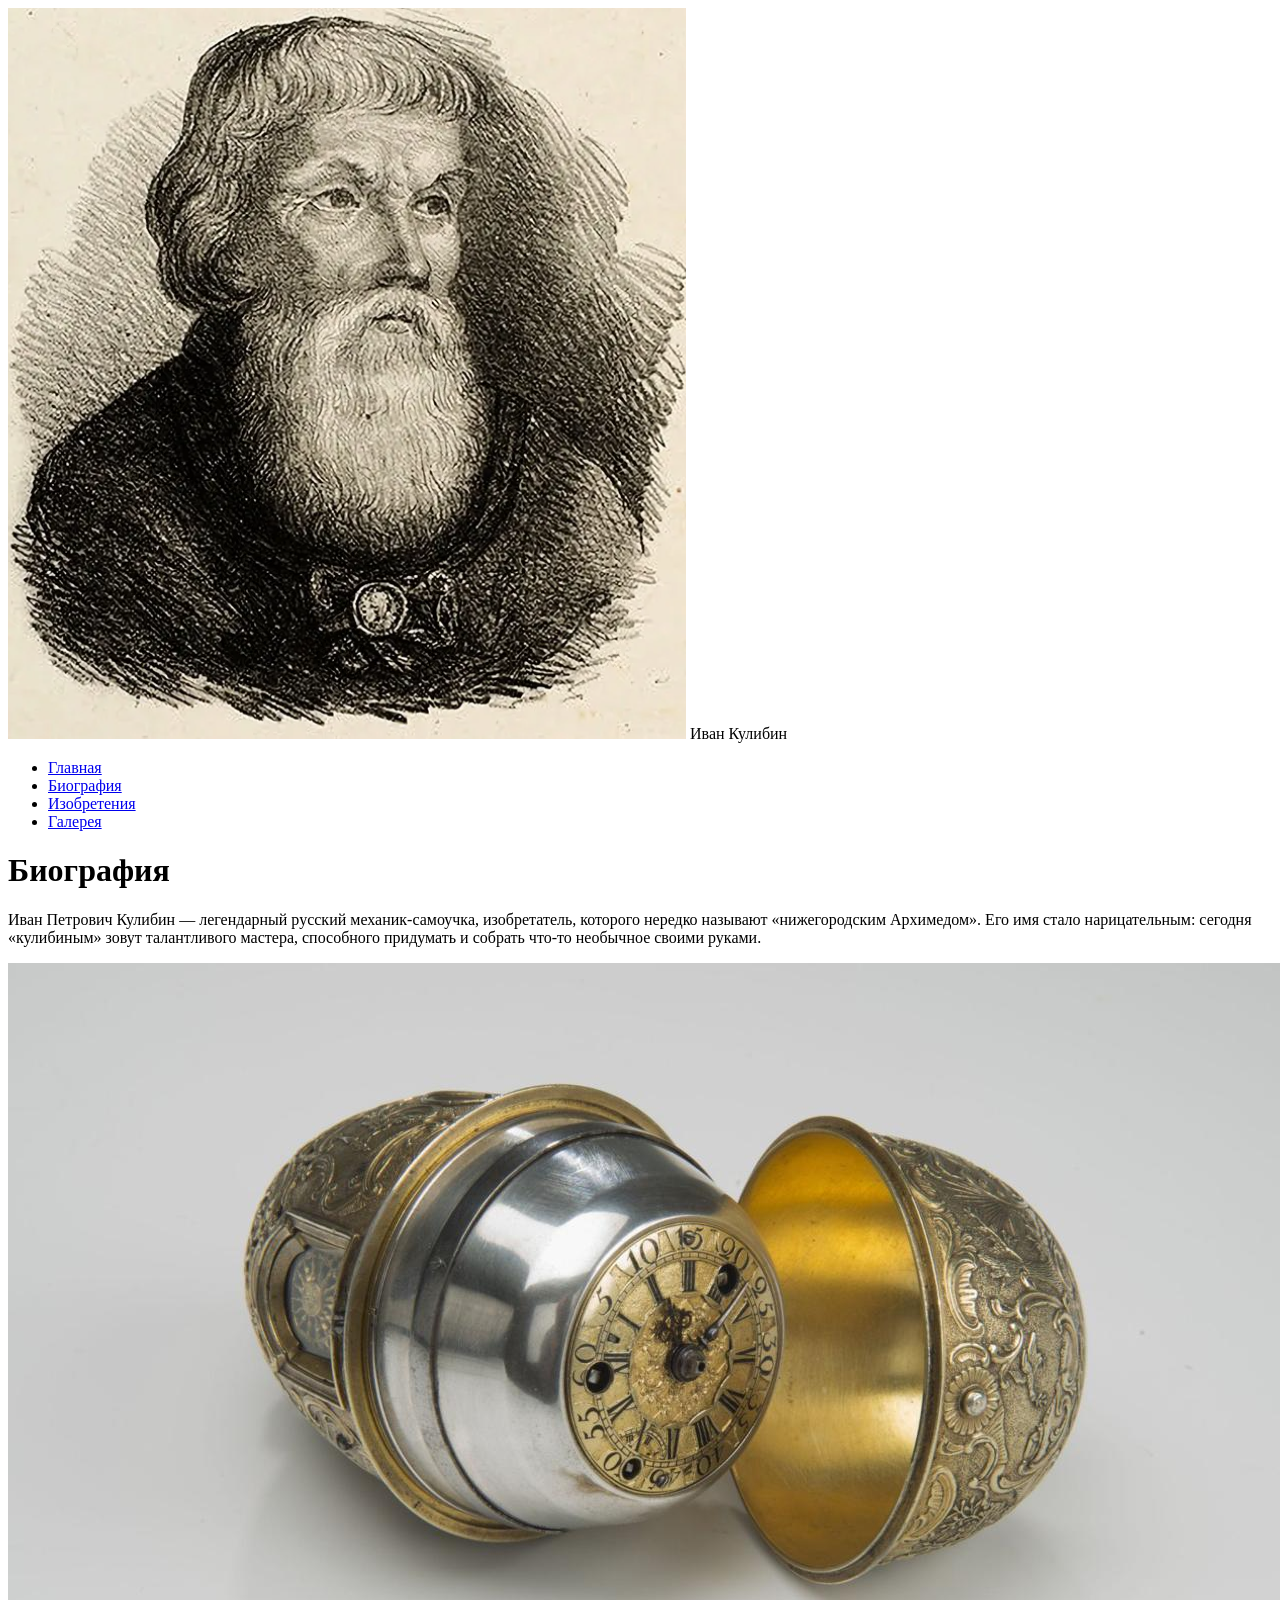
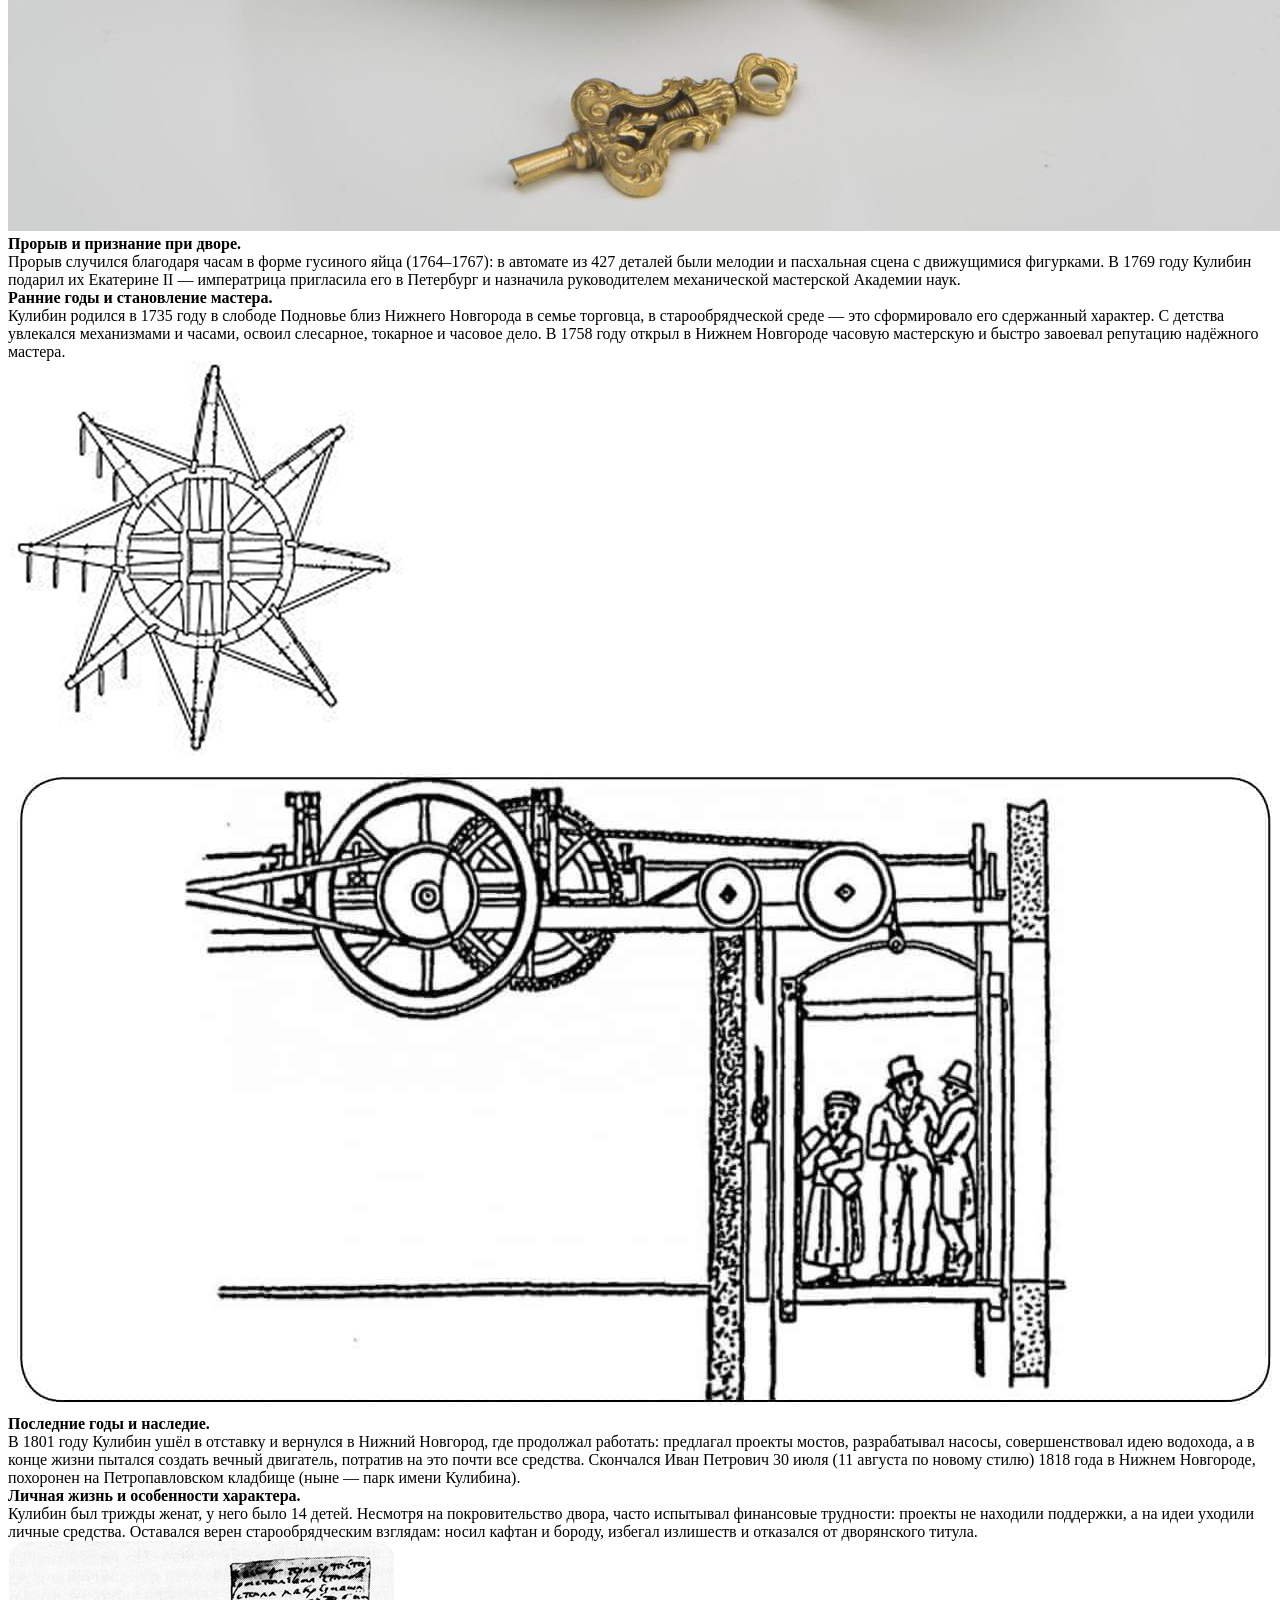
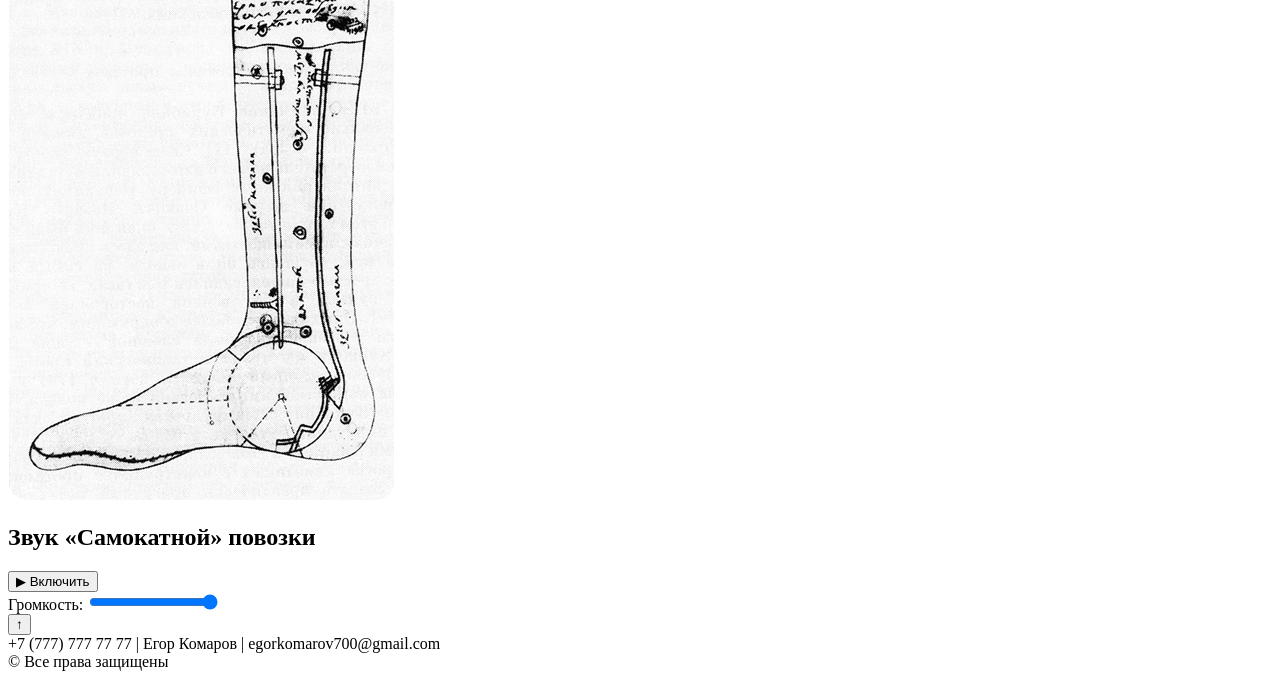
==== biography.html @ d965ed0e "Add files via upload" ====
<!DOCTYPE html>
<html lang="ru">
<head>
    <meta charset="UTF-8">
    <meta name="viewport" content="width=device-width, initial-scale=1.0">
    <title>Биография</title>
    <link rel="stylesheet" href="styles.css">
    <link rel="icon" href="img/iiKulibin.png">
</head>
<body>
    <header>
        <div class="rectangleup">
            <img src="img/kulibinlogo.png" class="logo" alt="Логотип Кулибина">
            <span class="site-title">Иван Кулибин</span>
            <nav>
                <ul>
                    <li class="btn"><a href="index.html">Главная</a></li>
                    <li class="btn active"><a href="biography.html">Биография</a></li>
                    <li class="btn"><a href="izobretenia.html">Изобретения</a></li>
                    <li class="btn"><a href="gallery.html">Галерея</a></li>
                </ul>
            </nav>
        </div>
    </header>

    <h1 class="zagolovok">Биография</h1>

    <div id="bio">
        <p id="bio1">
            Иван Петрович Кулибин — легендарный русский механик-самоучка, изобретатель, которого нередко называют «нижегородским Архимедом». Его имя стало нарицательным: сегодня «кулибиным» зовут талантливого мастера, способного придумать и собрать что-то необычное своими руками.
        </p>

        <div class="blockbio">
            <img src="img/clock.jpeg" class="biophotos" alt="Часы Кулибина">
            <div class="biotxt">
                <strong>Прорыв и признание при дворе.</strong><br>
                Прорыв случился благодаря часам в форме гусиного яйца (1764–1767): в автомате из 427 деталей были мелодии и пасхальная сцена с движущимися фигурками. В 1769 году Кулибин подарил их Екатерине II — императрица пригласила его в Петербург и назначила руководителем механической мастерской Академии наук.
            </div>
        </div>

        <div class="blockbio">
            <div class="biotxt">
                <strong>Ранние годы и становление мастера.</strong><br>
                Кулибин родился в 1735 году в слободе Подновье близ Нижнего Новгорода в семье торговца, в старообрядческой среде — это сформировало его сдержанный характер. С детства увлекался механизмами и часами, освоил слесарное, токарное и часовое дело. В 1758 году открыл в Нижнем Новгороде часовую мастерскую и быстро завоевал репутацию надёжного мастера.
            </div>
            <img src="img/melnitsa.png" class="biophotos" alt="Мельница">
        </div>

        <div class="blockbio">
            <img src="img/lift.jpg" class="biophotos" alt="Лифт Кулибина">
            <div class="biotxt">
                <strong>Последние годы и наследие.</strong><br>
                В 1801 году Кулибин ушёл в отставку и вернулся в Нижний Новгород, где продолжал работать: предлагал проекты мостов, разрабатывал насосы, совершенствовал идею водохода, а в конце жизни пытался создать вечный двигатель, потратив на это почти все средства. Скончался Иван Петрович 30 июля (11 августа по новому стилю) 1818 года в Нижнем Новгороде, похоронен на Петропавловском кладбище (ныне — парк имени Кулибина).
            </div>
        </div>

        <div class="blockbio">
            <div class="biotxt">
                <strong>Личная жизнь и особенности характера.</strong><br>
                Кулибин был трижды женат, у него было 14 детей. Несмотря на покровительство двора, часто испытывал финансовые трудности: проекты не находили поддержки, а на идеи уходили личные средства. Оставался верен старообрядческим взглядам: носил кафтан и бороду, избегал излишеств и отказался от дворянского титула.
            </div>
            <img src="img/noga.png" class="biophotos" alt="Протез ноги">
        </div>
    </div>

    <div id="audiozone">
        <h2 id="zagolovok_audio">Звук «Самокатной» повозки</h2>
        <audio id="audio" preload="auto">
            <source src="zvukpovozki.mp3" type="audio/mpeg">
        </audio>
        <div class="custom-controls">
            <button id="play-btn" class="audio-btn"><span class="icon">▶</span> Включить</button>
            <button id="pause-btn" class="audio-btn" style="display: none;"><span class="icon">⏸</span> Пауза</button>
        </div>
        <div class="volume-control">
            <label for="volume-slider">Громкость:</label>
            <input type="range" id="volume-slider" min="0" max="1" step="0.01" value="1">
        </div>
        <div class="progress-container" id="progress-container">
            <div class="progress-bar" id="progress-bar"></div>
        </div>
    </div>

    <button id="backToTop" title="Наверх">↑</button>
    <footer>
        <div class="footer rectangledown">+7 (777) 777 77 77 | Егор Комаров | egorkomarov700@gmail.com<br>© Все права защищены</div>
    </footer>
    <script src="script.js"></script>
</body>
</html>
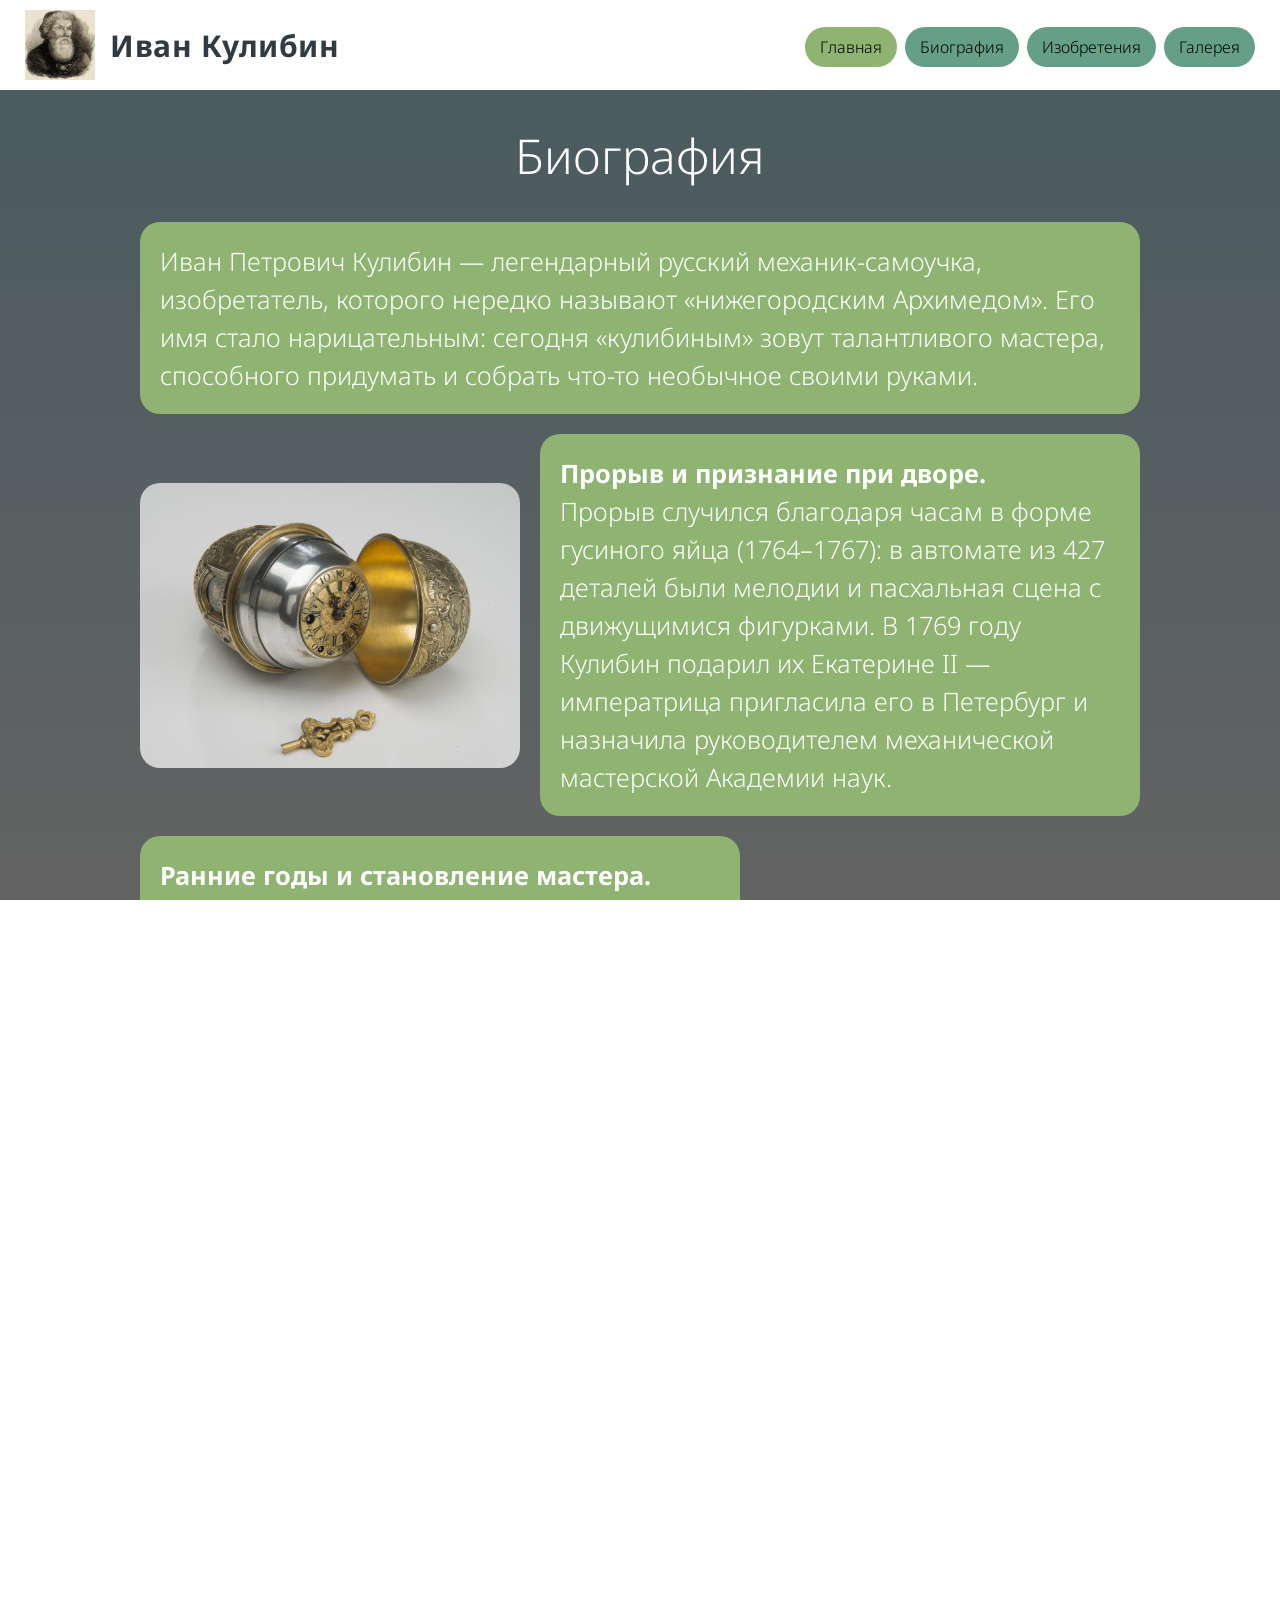
==== commit db6daf7b: "Add files via upload" ====
--- a/biography.html
+++ b/biography.html
@@ -10,12 +10,25 @@
 <body>
     <header>
         <div class="rectangleup">
-            <img src="img/kulibinlogo.png" class="logo" alt="Логотип Кулибина">
-            <span class="site-title">Иван Кулибин</span>
-            <nav>
+            <!-- Группируем лого и название -->
+            <div class="header-brand">
+                <img src="img/kulibinlogo.png" class="logo" alt="Логотип Кулибина">
+                <span class="site-title">Иван Кулибин</span>
+            </div>
+
+            <!-- Кнопка бургер-меню -->
+            <button class="burger-menu" id="burger-menu" aria-label="Открыть меню">
+                <span></span>
+                <span></span>
+                <span></span>
+            </button>
+
+            <!-- Меню навигации -->
+            <nav id="nav-menu">
                 <ul>
-                    <li class="btn"><a href="index.html">Главная</a></li>
-                    <li class="btn active"><a href="biography.html">Биография</a></li>
+                    <!-- Не забудьте проставить class="active" на нужной странице! -->
+                    <li class="btn active"><a href="index.html">Главная</a></li>
+                    <li class="btn"><a href="biography.html">Биография</a></li>
                     <li class="btn"><a href="izobretenia.html">Изобретения</a></li>
                     <li class="btn"><a href="gallery.html">Галерея</a></li>
                 </ul>
--- a/styles.css
+++ b/styles.css
@@ -0,0 +1,749 @@
+@import url('https://fonts.googleapis.com/css2?family=Noto+Sans:ital,wght@0,100..900;1,100..900&display=swap');
+
+/* =========================================
+   ОБЩЕЕ
+   ========================================= */
+*,
+*::before,
+*::after {
+    box-sizing: border-box;
+}
+
+html, body {
+    height: 100%;
+    max-width: 100vw;
+    overflow-x: hidden;
+    scroll-behavior: smooth;
+}
+
+body {
+    background: linear-gradient(180deg, #485a60, #636363) no-repeat;
+    background-attachment: fixed;
+    font-family: "Noto Sans", sans-serif;
+    font-weight: 300;
+    font-size: clamp(16px, 1.2vw + 10px, 26px);
+    line-height: 1.5;
+    color: #FFFFFF;
+    margin: 0;
+    padding: 0;
+}
+
+img {
+    display: block;
+    max-width: 100%;
+    height: auto;
+}
+
+a {
+    text-decoration: none;
+    font-size: 18px;
+    color: #000000;
+}
+
+h1, h2, h3 {
+    font-weight: 300;
+}
+
+/* =========================================
+   ШАПКА (Десктоп)
+   ========================================= */
+.rectangleup {
+    display: flex;
+    align-items: center;
+    flex-wrap: nowrap;
+    gap: 15px;
+    padding: 10px 25px;
+    min-height: 80px;
+    width: 100%;
+    background-color: #FFFFFF;
+    position: relative; /* Важно для выпадающего меню */
+}
+
+.header-brand {
+    display: flex;
+    align-items: center;
+    gap: 15px;
+}
+
+.logo {
+    width: 70px;
+    height: 70px;
+    flex-shrink: 0;
+}
+
+.site-title {
+    font-size: clamp(20px, 2.5vw, 30px);
+    font-weight: 700;
+    color: #2f3b40;
+    letter-spacing: 0.5px;
+    flex-shrink: 0;
+}
+
+/* Скрываем бургер на компьютере */
+.burger-menu {
+    display: none; 
+}
+
+header nav {
+    margin-left: auto;
+}
+
+header nav ul {
+    list-style: none;
+    display: flex;
+    flex-wrap: wrap;
+    gap: 8px;
+    margin: 0;
+    padding: 0;
+}
+
+header nav ul li.btn a {
+    display: inline-block;
+    background: #659F88;
+    padding: 8px 15px;
+    border-radius: 20px;
+    font-size: 16px;
+    color: #000000;
+    transition: background 300ms ease;
+}
+
+header nav ul li.btn:not(.active) a:hover {
+    background: #8FB472;
+}
+
+header nav ul li.active a {
+    background: #8FB472;
+}
+
+/* =========================================
+   ЗАГОЛОВКИ
+   ========================================= */
+.zagolovok {
+    font-size: clamp(28px, 4vw, 48px);
+    text-align: center;
+    margin: 30px auto 10px;
+    padding: 0 15px;
+}
+
+/* =========================================
+   КНОПКА «НАВЕРХ»
+   ========================================= */
+#backToTop {
+    position: fixed;
+    bottom: 25px;
+    right: 25px;
+    z-index: 99;
+    width: 52px;
+    height: 52px;
+    padding: 0;
+    display: flex;
+    align-items: center;
+    justify-content: center;
+    font-size: 24px;
+    font-weight: bold;
+    border: none;
+    outline: none;
+    background-color: #8FB472;
+    color: #333;
+    cursor: pointer;
+    border-radius: 50%;
+    box-shadow: 0 4px 8px rgba(0,0,0,0.3);
+    opacity: 0;
+    visibility: hidden;
+    transition: opacity 0.3s, visibility 0.3s, background-color 0.2s;
+}
+
+#backToTop.show {
+    opacity: 1;
+    visibility: visible;
+}
+
+#backToTop:hover {
+    background-color: #7a9e5e;
+}
+
+/* =========================================
+   ФУТЕР
+   ========================================= */
+.rectangledown {
+    min-height: 80px;
+    width: 100%;
+    background-color: #FFFFFF;
+    padding: 15px 20px;
+}
+
+.footer {
+    font-size: 16px;
+    color: #000000;
+    display: flex;
+    justify-content: center;
+    align-items: center;
+    text-align: center;
+    width: 100%;
+}
+
+/* =========================================
+   ГЛАВНАЯ СТРАНИЦА
+   ========================================= */
+#mechanik {
+    font-size: clamp(20px, 2.6vw, 32px);
+    text-align: center;
+    margin: 10px auto 20px;
+    padding: 0 15px;
+}
+
+#fbandsh {
+    display: flex;
+    justify-content: center;
+    align-items: center;
+    gap: 25px;
+    max-width: 1000px;
+    width: 90%;
+    margin: 30px auto;
+    flex-wrap: wrap;
+}
+
+#fastbio {
+    background-color: #8FB472;
+    border-radius: 20px;
+    padding: 20px;
+    margin: 0;
+    width: 100%;
+    max-width: 750px;
+    display: block;
+    height: auto !important;
+    min-height: 0 !important;
+}
+
+#photoosn {
+    width: 100%;
+    max-width: 380px;
+    aspect-ratio: 4 / 3;
+    object-fit: cover;
+    object-position: top;
+    border-radius: 20px;
+    flex-shrink: 0;
+}
+
+#shtrzagolovok {
+    font-size: clamp(24px, 3vw, 38px);
+    text-align: center;
+    margin: 30px auto 10px;
+    padding: 0 15px;
+}
+
+#shtrihi {
+    display: flex;
+    justify-content: center;
+    width: 90%;
+    max-width: 920px;
+    margin: 20px auto 50px;
+}
+
+#shtrtxt {
+    background-color: #8FB472;
+    border-radius: 20px;
+    padding: 20px;
+    margin: 0;
+    height: auto !important;
+}
+
+/* Форма */
+#formacont {
+    display: flex;
+    justify-content: center;
+    width: 90%;
+    max-width: 600px;
+    margin: 30px auto 50px;
+    padding: 25px;
+    background-color: #8FB472;
+    border-radius: 30px;
+    height: auto !important;
+}
+
+#forma {
+    color: #000000;
+    width: 100%;
+    max-width: 440px;
+}
+
+#zglvkinforma {
+    display: block;
+    color: #000000;
+    font-size: clamp(24px, 3vw, 36px);
+    text-align: center;
+    margin-bottom: 15px;
+}
+
+.txtinforma {
+    display: block;
+    color: #000000;
+    font-size: 18px;
+    margin-bottom: 8px;
+    margin-top: 15px;
+}
+
+input[type="text"], select, option {
+    background-color: #d9d9d9;
+    color: #000000;
+    padding: 8px 12px;
+    border-radius: 12px;
+    border: none;
+    width: 100%;
+    font-size: 16px;
+}
+
+input[type="text"], select {
+    height: 42px;
+}
+
+input[type="radio"] {
+    accent-color: #485a60;
+    margin-right: 4px;
+    vertical-align: middle;
+}
+
+#forma label {
+    color: #000000;
+    margin-right: 12px;
+    vertical-align: middle;
+}
+
+input[type="submit"] {
+    display: block;
+    width: 100%;
+    max-width: 300px;
+    height: 50px;
+    margin: 20px auto 0;
+    background-color: #d9d9d9;
+    color: #000000;
+    border: none;
+    border-radius: 12px;
+    font-size: 18px;
+    cursor: pointer;
+    transition: background 300ms ease;
+}
+
+input[type="submit"]:hover {
+    background-color: #b1b1b1;
+}
+
+/* =========================================
+   БИОГРАФИЯ
+   ========================================= */
+#bio {
+    display: flex;
+    flex-direction: column;
+    gap: 20px;
+    max-width: 1000px;
+    width: 90%;
+    margin: 30px auto;
+    height: auto !important;
+}
+
+#bio1 {
+    background-color: #8FB472;
+    border-radius: 20px;
+    padding: 20px;
+    margin: 0;
+    height: auto !important;
+}
+
+.blockbio {
+    display: flex;
+    gap: 20px;
+    align-items: center;
+}
+
+.biophotos {
+    width: 40%;
+    max-width: 380px;
+    aspect-ratio: 4 / 3;
+    object-fit: cover;
+    border-radius: 20px;
+    flex-shrink: 0;
+}
+
+.biotxt {
+    background-color: #8FB472;
+    border-radius: 20px;
+    padding: 20px;
+    flex: 1;
+    min-width: 0;
+    height: auto !important;
+}
+
+/* Аудио */
+#audiozone {
+    display: flex;
+    flex-direction: column;
+    align-items: center;
+    gap: 20px;
+    max-width: 900px;
+    width: 90%;
+    margin: 40px auto;
+    padding: 20px;
+    background-color: #8FB472;
+    border-radius: 15px;
+    height: auto !important;
+}
+
+#zagolovok_audio {
+    color: #000000;
+    font-size: clamp(20px, 2.5vw, 30px);
+    text-align: center;
+    margin: 0;
+    font-family: 'Times New Roman', Times, serif;
+}
+
+#audio { display: none; }
+
+.custom-controls {
+    display: flex;
+    flex-wrap: wrap;
+    gap: 15px;
+    justify-content: center;
+}
+
+.audio-btn {
+    background-color: #A6A6A6;
+    color: #333;
+    border: none;
+    padding: 8px 16px;
+    border-radius: 5px;
+    font-size: 16px;
+    cursor: pointer;
+    display: inline-flex;
+    align-items: center;
+    gap: 8px;
+    font-family: inherit;
+    transition: background-color 0.2s;
+}
+
+.audio-btn:hover { background-color: #8c8c8c; }
+.icon { font-size: 12px; color: inherit; }
+
+.volume-control {
+    display: flex;
+    align-items: center;
+    gap: 10px;
+    color: #333;
+    font-size: 16px;
+    font-family: 'Times New Roman', Times, serif;
+}
+
+#volume-slider {
+    -webkit-appearance: none;
+    appearance: none;
+    width: 150px;
+    height: 6px;
+    background: #ffffff;
+    border-radius: 3px;
+    outline: none;
+    cursor: pointer;
+}
+
+#volume-slider::-webkit-slider-thumb {
+    -webkit-appearance: none;
+    width: 14px;
+    height: 14px;
+    background: #555;
+    border-radius: 50%;
+}
+
+.progress-container {
+    width: 90%;
+    height: 10px;
+    background-color: #ffffff;
+    border-radius: 5px;
+    cursor: pointer;
+    overflow: hidden;
+}
+
+.progress-bar {
+    width: 0%;
+    height: 100%;
+    background-color: #555;
+    transition: width 0.1s linear;
+}
+
+/* =========================================
+   ИЗОБРЕТЕНИЯ
+   ========================================= */
+.tbl {
+    display: flex;
+    justify-content: center;
+    padding: 0 10px;
+    margin: 20px auto;
+    width: 100%;
+}
+
+.tbl-inner {
+    width: 100%;
+    max-width: 900px;
+    background-color: #8FB472;
+    border-radius: 15px;
+    overflow: hidden;
+}
+
+#tablica {
+    border-collapse: collapse;
+    width: 100%;
+}
+
+#tablica caption {
+    padding: 15px;
+    font-size: clamp(20px, 2.5vw, 28px);
+    font-weight: 500;
+}
+
+#tablica td {
+    padding: 15px;
+    border: none;
+    vertical-align: middle;
+}
+
+.tbl-cell {
+    display: flex;
+    gap: 20px;
+    align-items: center;
+    width: 100%;
+}
+
+.photoizobreteniy {
+    width: 250px;
+    aspect-ratio: 4 / 3;
+    object-fit: cover;
+    border-radius: 10px;
+    flex-shrink: 0;
+}
+
+.txtintbl {
+    text-align: left;
+    font-size: clamp(15px, 1.2vw + 10px, 18px);
+    line-height: 1.5;
+    word-break: break-word;
+}
+
+#factszagolovok {
+    font-size: clamp(24px, 3vw, 38px);
+    text-align: center;
+    margin: 30px auto 10px;
+    padding: 0 15px;
+}
+
+#facts {
+    display: flex;
+    justify-content: center;
+    width: 90%;
+    max-width: 920px;
+    margin: 20px auto 50px;
+}
+
+#factstxt {
+    background-color: #8FB472;
+    border-radius: 20px;
+    padding: 20px;
+    margin: 0;
+    height: auto !important;
+}
+
+/* =========================================
+   ГАЛЕРЕЯ
+   ========================================= */
+.regtangle_for_blenderphotos,
+#regtangle_for_blenderphotos_1,
+#regtangle_for_blendervideo {
+    display: flex;
+    justify-content: center;
+    align-items: center;
+    width: 800px;
+    max-width: 90%;
+    height: 600px;
+    background-color: #8FB472;
+    border-radius: 15px;
+    font-size: large;
+    margin: 30px auto;
+}
+
+@media (min-width: 769px) {
+    .regtangle_for_blenderphotos {
+        margin-left: 10%;
+        margin-right: auto;
+    }
+    #regtangle_for_blenderphotos_1 {
+        margin-left: 48%;
+        margin-right: auto;
+    }
+    #regtangle_for_blendervideo {
+        margin: 6% auto;
+    }
+}
+
+#video {
+    width: 100%;
+    height: auto;
+    max-width: 800px;
+    box-shadow: 0 4px 10px rgba(40, 117, 37, 0.3);
+    border-radius: 15px;
+}
+
+/* =========================================
+   МОБИЛЬНАЯ АДАПТАЦИЯ
+   ========================================= */
+@media (max-width: 900px) {
+    .blockbio {
+        flex-direction: column;
+    }
+    .biophotos {
+        width: 100%;
+        max-width: 100%;
+    }
+}
+
+@media (max-width: 768px) {
+    /* --- НАСТРОЙКА ШАПКИ И БУРГЕР-МЕНЮ --- */
+    .rectangleup {
+        flex-direction: row;
+        justify-content: space-between;
+        flex-wrap: nowrap;
+        padding: 10px 20px;
+    }
+
+    .header-brand {
+        gap: 10px;
+    }
+
+    .logo {
+        width: 50px;
+        height: 50px;
+    }
+    
+    .site-title {
+        font-size: 18px;
+    }
+
+    /* Показываем бургер */
+    .burger-menu {
+        display: flex;
+        flex-direction: column;
+        justify-content: space-between;
+        width: 30px;
+        height: 21px;
+        background: transparent;
+        border: none;
+        cursor: pointer;
+        z-index: 100;
+    }
+
+    .burger-menu span {
+        width: 100%;
+        height: 3px;
+        background-color: #2f3b40;
+        border-radius: 3px;
+        transition: all 0.3s ease;
+    }
+
+    /* Анимация крестика */
+    .burger-menu.active span:nth-child(1) {
+        transform: translateY(9px) rotate(45deg);
+    }
+    .burger-menu.active span:nth-child(2) {
+        opacity: 0;
+    }
+    .burger-menu.active span:nth-child(3) {
+        transform: translateY(-9px) rotate(-45deg);
+    }
+
+    /* Выпадающее меню */
+    header nav {
+        position: absolute;
+        top: 100%;
+        left: 0;
+        width: 100%;
+        background-color: #FFFFFF;
+        box-shadow: 0 4px 10px rgba(0,0,0,0.1);
+        margin-left: 0;
+        display: none; /* Скрыто по умолчанию */
+        z-index: 99;
+    }
+
+    header nav.active {
+        display: block; /* Показываем при клике */
+    }
+
+    header nav ul {
+        flex-direction: column;
+        align-items: center;
+        padding: 15px 0;
+        gap: 12px;
+    }
+
+    header nav ul li.btn a {
+        display: block;
+        width: 200px;
+        text-align: center;
+        border-radius: 10px;
+        padding: 10px;
+        font-size: 16px;
+    }
+
+    /* Остальные элементы */
+    #fbandsh {
+        flex-direction: column;
+        align-items: stretch;
+        gap: 15px;
+    }
+    #fastbio {
+        flex: none !important;
+        height: auto !important;
+        min-height: 0 !important;
+    }
+    #photoosn {
+        max-width: 100%;
+    }
+
+    .tbl-cell {
+        flex-direction: column;
+        align-items: center;
+        text-align: center;
+    }
+    .photoizobreteniy {
+        width: 100%;
+        max-width: 350px;
+    }
+    .txtintbl {
+        text-align: center;
+    }
+
+    .regtangle_for_blenderphotos,
+    #regtangle_for_blenderphotos_1,
+    #regtangle_for_blendervideo {
+        width: 90% !important;
+        height: auto !important;
+        aspect-ratio: 4 / 3;
+        margin: 20px auto !important;
+    }
+
+    #bio1, .biotxt, #audiozone, #factstxt {
+        padding: 15px;
+    }
+    #tablica td {
+        padding: 10px;
+    }
+}
+
+@media (max-width: 480px) {
+    #backToTop {
+        width: 45px;
+        height: 45px;
+        font-size: 20px;
+        bottom: 15px;
+        right: 15px;
+    }
+    .custom-controls {
+        flex-direction: column;
+        width: 100%;
+        align-items: center;
+    }
+}
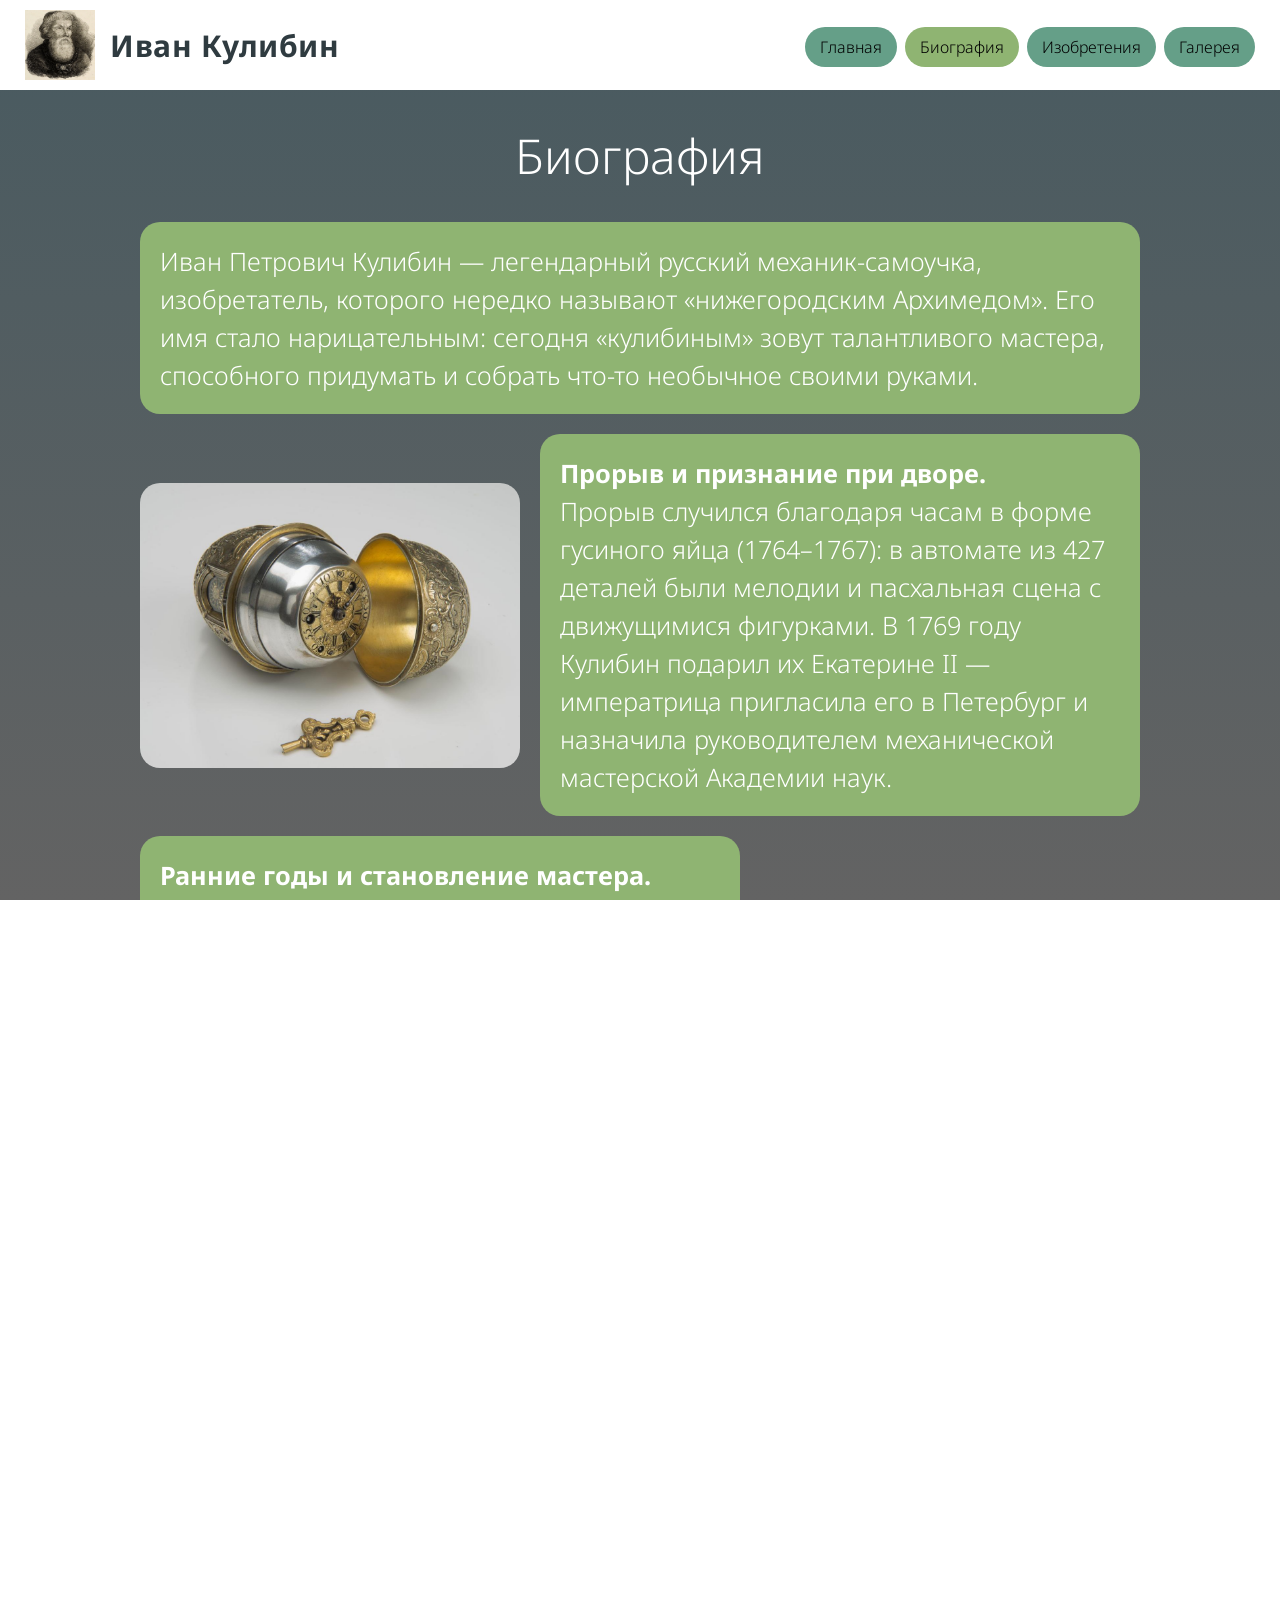
==== commit cc54e85b: "Add files via upload" ====
--- a/biography.html
+++ b/biography.html
@@ -27,8 +27,8 @@
             <nav id="nav-menu">
                 <ul>
                     <!-- Не забудьте проставить class="active" на нужной странице! -->
-                    <li class="btn active"><a href="index.html">Главная</a></li>
-                    <li class="btn"><a href="biography.html">Биография</a></li>
+                    <li class="btn"><a href="index.html">Главная</a></li>
+                    <li class="btn active"><a href="biography.html">Биография</a></li>
                     <li class="btn"><a href="izobretenia.html">Изобретения</a></li>
                     <li class="btn"><a href="gallery.html">Галерея</a></li>
                 </ul>
--- a/styles.css
+++ b/styles.css
@@ -45,7 +45,7 @@
 }
 
 /* =========================================
-   ШАПКА (Десктоп)
+   ШАПКА
    ========================================= */
 .rectangleup {
     display: flex;
@@ -56,7 +56,7 @@
     min-height: 80px;
     width: 100%;
     background-color: #FFFFFF;
-    position: relative; /* Важно для выпадающего меню */
+    position: relative;
 }
 
 .header-brand {
@@ -79,7 +79,6 @@
     flex-shrink: 0;
 }
 
-/* Скрываем бургер на компьютере */
 .burger-menu {
     display: none; 
 }
@@ -192,6 +191,7 @@
     padding: 0 15px;
 }
 
+/* Контейнер для текста и фото (Десктоп) */
 #fbandsh {
     display: flex;
     justify-content: center;
@@ -200,29 +200,29 @@
     max-width: 1000px;
     width: 90%;
     margin: 30px auto;
-    flex-wrap: wrap;
-}
-
+    flex-wrap: nowrap; /* Запрещаем перенос на десктопе */
+}
+
+/* Блок с текстом */
 #fastbio {
     background-color: #8FB472;
     border-radius: 20px;
     padding: 20px;
     margin: 0;
-    width: 100%;
-    max-width: 750px;
-    display: block;
+    flex: 1; /* Занимает всё свободное место */
     height: auto !important;
     min-height: 0 !important;
 }
 
+/* Фото */
 #photoosn {
     width: 100%;
-    max-width: 380px;
+    max-width: 380px; /* Ограничиваем ширину фото */
     aspect-ratio: 4 / 3;
     object-fit: cover;
     object-position: top;
     border-radius: 20px;
-    flex-shrink: 0;
+    flex-shrink: 0; /* Запрещаем фото сжиматься */
 }
 
 #shtrzagolovok {
@@ -602,28 +602,23 @@
 }
 
 @media (max-width: 768px) {
-    /* --- НАСТРОЙКА ШАПКИ И БУРГЕР-МЕНЮ --- */
+    /* Шапка и бургер */
     .rectangleup {
         flex-direction: row;
         justify-content: space-between;
         flex-wrap: nowrap;
         padding: 10px 20px;
     }
-
     .header-brand {
         gap: 10px;
     }
-
     .logo {
         width: 50px;
         height: 50px;
     }
-    
     .site-title {
         font-size: 18px;
     }
-
-    /* Показываем бургер */
     .burger-menu {
         display: flex;
         flex-direction: column;
@@ -635,7 +630,6 @@
         cursor: pointer;
         z-index: 100;
     }
-
     .burger-menu span {
         width: 100%;
         height: 3px;
@@ -643,8 +637,6 @@
         border-radius: 3px;
         transition: all 0.3s ease;
     }
-
-    /* Анимация крестика */
     .burger-menu.active span:nth-child(1) {
         transform: translateY(9px) rotate(45deg);
     }
@@ -654,8 +646,6 @@
     .burger-menu.active span:nth-child(3) {
         transform: translateY(-9px) rotate(-45deg);
     }
-
-    /* Выпадающее меню */
     header nav {
         position: absolute;
         top: 100%;
@@ -664,21 +654,18 @@
         background-color: #FFFFFF;
         box-shadow: 0 4px 10px rgba(0,0,0,0.1);
         margin-left: 0;
-        display: none; /* Скрыто по умолчанию */
+        display: none;
         z-index: 99;
     }
-
     header nav.active {
-        display: block; /* Показываем при клике */
-    }
-
+        display: block;
+    }
     header nav ul {
         flex-direction: column;
         align-items: center;
         padding: 15px 0;
         gap: 12px;
     }
-
     header nav ul li.btn a {
         display: block;
         width: 200px;
@@ -688,21 +675,24 @@
         font-size: 16px;
     }
 
-    /* Остальные элементы */
+    /* Главная - ставим фото под текст */
     #fbandsh {
         flex-direction: column;
         align-items: stretch;
         gap: 15px;
     }
     #fastbio {
-        flex: none !important;
+        flex: none !important; /* Отключаем растягивание */
+        width: 100%;
         height: auto !important;
         min-height: 0 !important;
     }
     #photoosn {
         max-width: 100%;
-    }
-
+        width: 100%; /* Фото на всю ширину на телефоне */
+    }
+
+    /* Изобретения */
     .tbl-cell {
         flex-direction: column;
         align-items: center;
@@ -716,6 +706,7 @@
         text-align: center;
     }
 
+    /* Галерея */
     .regtangle_for_blenderphotos,
     #regtangle_for_blenderphotos_1,
     #regtangle_for_blendervideo {
